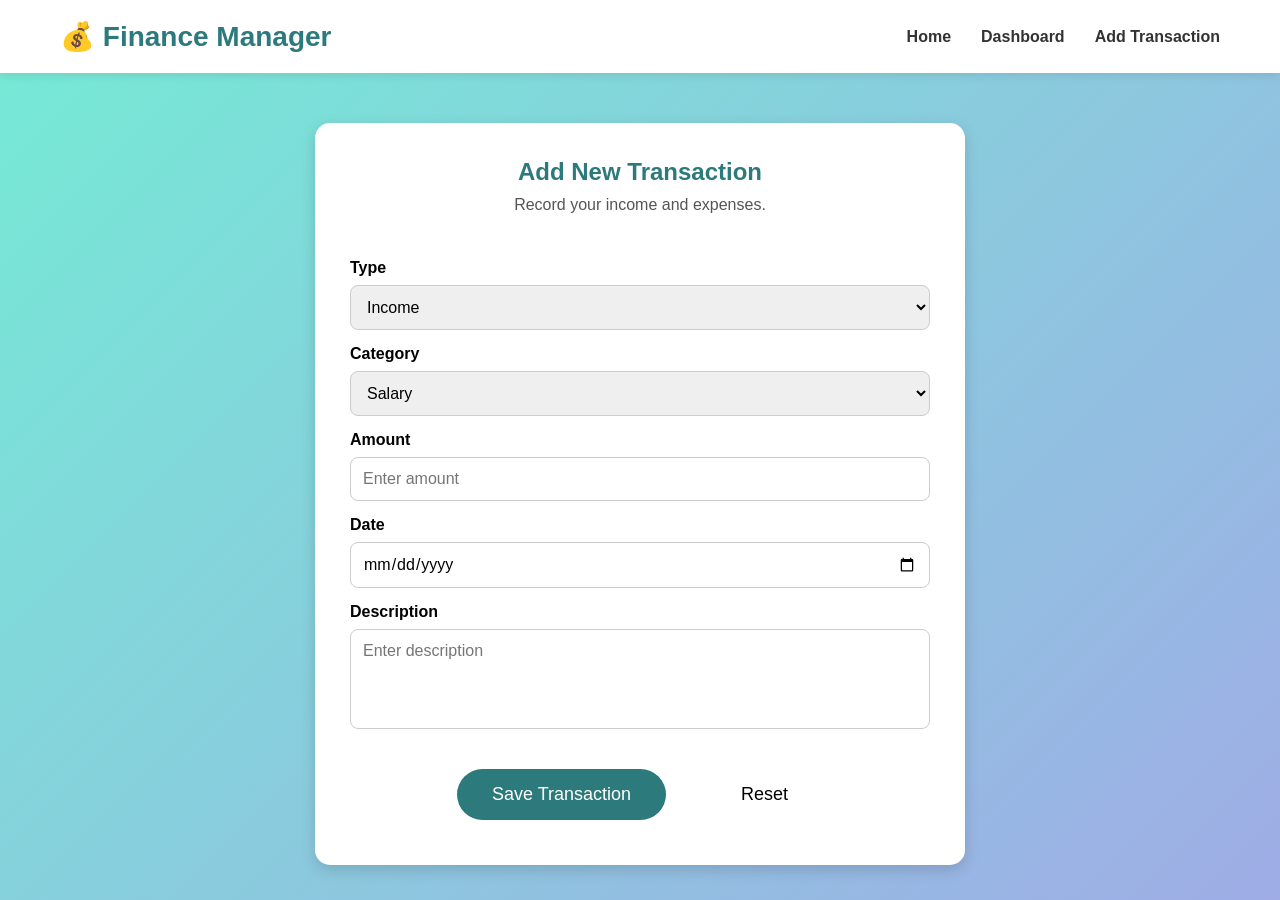
==== add-transaction.html @ b3291797 "Add search and filter functionality" ====
<!DOCTYPE html>
<html lang="en">
<head>
    <meta charset="UTF-8">
    <meta name="viewport" content="width=device-width, initial-scale=1.0">
    <title>Add Transaction | Personal Finance Manager</title>

    <link rel="stylesheet" href="css/style.css">

    <link rel="stylesheet"
    href="https://cdnjs.cloudflare.com/ajax/libs/font-awesome/6.6.0/css/all.min.css">
</head>
<body>

<nav>

    <div class="logo">
        💰 Finance Manager
    </div>

    <ul>
        <li><a href="index.html">Home</a></li>
        <li><a href="dashboard.html">Dashboard</a></li>
        <li><a href="add-transaction.html">Add Transaction</a></li>
    </ul>

</nav>

<section class="form-container">

<h1>Add New Transaction</h1>

<p>Record your income and expenses.</p>

<form id="transactionForm">

<label>Type</label>

<select id="type">
    <option>Income</option>
    <option>Expense</option>
</select>

<label>Category</label>

<select id="category">
    <option>Salary</option>
    <option>Food</option>
    <option>Travel</option>
    <option>Shopping</option>
    <option>Bills</option>
    <option>Entertainment</option>
</select>

<label>Amount</label>

<input
type="number"
id="amount"
placeholder="Enter amount">

<label>Date</label>

<input
type="date"
id="date">

<label>Description</label>

<textarea
id="description"
placeholder="Enter description"></textarea>

<div class="form-buttons">

<button type="submit" class="primary">
Save Transaction
</button>

<button type="reset" class="secondary">
Reset
</button>

</div>

</form>

</section>

<script src="js/script.js"></script>

</body>
</html>
---- css/style.css ----
*{
margin:0;
padding:0;
box-sizing:border-box;
font-family:Arial,sans-serif;
}

body{
background:linear-gradient(135deg,#74ebd5,#9face6);
min-height:100vh;
}

nav{
display:flex;
justify-content:space-between;
align-items:center;
padding:20px 60px;
background:white;
box-shadow:0 2px 10px rgba(0,0,0,.1);
}

nav ul{
display:flex;
list-style:none;
gap:30px;
}

nav a{
text-decoration:none;
color:#333;
font-weight:bold;
}

.logo{
font-size:28px;
font-weight:bold;
color:#2c7a7b;
}

.hero{
text-align:center;
padding:100px 20px;
}

.hero h1{
font-size:55px;
color:white;
margin-bottom:20px;
}

.hero p{
font-size:22px;
color:white;
margin-bottom:40px;
}

button{
padding:15px 35px;
border:none;
border-radius:30px;
cursor:pointer;
font-size:18px;
margin:10px;
}

.primary{
background:#2c7a7b;
color:white;
}

.secondary{
background:white;
}

button:hover{
transform:scale(1.05);
transition:.3s;
}

.features{
display:grid;
grid-template-columns:repeat(auto-fit,minmax(220px,1fr));
gap:30px;
padding:60px;
}

.card{
background:white;
padding:30px;
border-radius:15px;
text-align:center;
box-shadow:0 5px 15px rgba(0,0,0,.2);
transition:.3s;
}

.card:hover{
transform:translateY(-10px);
}

.card i{
font-size:45px;
color:#2c7a7b;
margin-bottom:20px;
}

footer{
text-align:center;
padding:20px;
color:white;
font-size:18px;
}
.actions{
    width:90%;
    margin:40px auto;
    background:white;
    padding:25px;
    border-radius:15px;
    box-shadow:0 5px 15px rgba(0,0,0,.1);
    text-align:center;
}

.actions h2{
    margin-bottom:20px;
}

.actions button{
    background:#2c7a7b;
    color:white;
    border:none;
    padding:15px 30px;
    margin:10px;
    border-radius:10px;
    font-size:16px;
    transition:.3s;
}

.actions button:hover{
    transform:translateY(-5px);
    box-shadow:0 10px 20px rgba(0,0,0,.2);
}

.dashboard-header{
    text-align:center;
    padding:50px 20px;
    color:white;
}

.dashboard-header h1{
    font-size:42px;
    margin-bottom:10px;
}

.dashboard-header p{
    font-size:20px;
}
.cards{
    width:90%;
    margin:30px auto;
    display:grid;
    grid-template-columns:repeat(auto-fit,minmax(220px,1fr));
    gap:25px;
}
.transactions{
    width:90%;
    margin:40px auto;
    background:white;
    padding:25px;
    border-radius:15px;
    box-shadow:0 5px 15px rgba(0,0,0,.1);
}

.transactions h2{
    margin-bottom:20px;
}

.transactions table{
    width:100%;
    border-collapse:collapse;
}

.transactions th,
.transactions td{
    padding:15px;
    text-align:left;
    border-bottom:1px solid #ddd;
}

.transactions th{
    background:#2c7a7b;
    color:white;
}

.transactions tr:hover{
    background:#f5f5f5;
}

/* Add Transaction Page */

.form-container{
    width:90%;
    max-width:650px;
    margin:50px auto;
    background:white;
    padding:35px;
    border-radius:15px;
    box-shadow:0 5px 15px rgba(0,0,0,.15);
}

.form-container h1{
    text-align:center;
    color:#2c7a7b;
    margin-bottom:10px;
}

.form-container p{
    text-align:center;
    margin-bottom:30px;
    color:#555;
}

form{
    display:flex;
    flex-direction:column;
}

label{
    margin-top:15px;
    margin-bottom:8px;
    font-weight:bold;
}

input,
select,
textarea{
    padding:12px;
    border:1px solid #ccc;
    border-radius:8px;
    font-size:16px;
}

textarea{
    resize:none;
    height:100px;
}

.form-buttons{
    display:flex;
    justify-content:center;
    gap:20px;
    margin-top:30px;
}
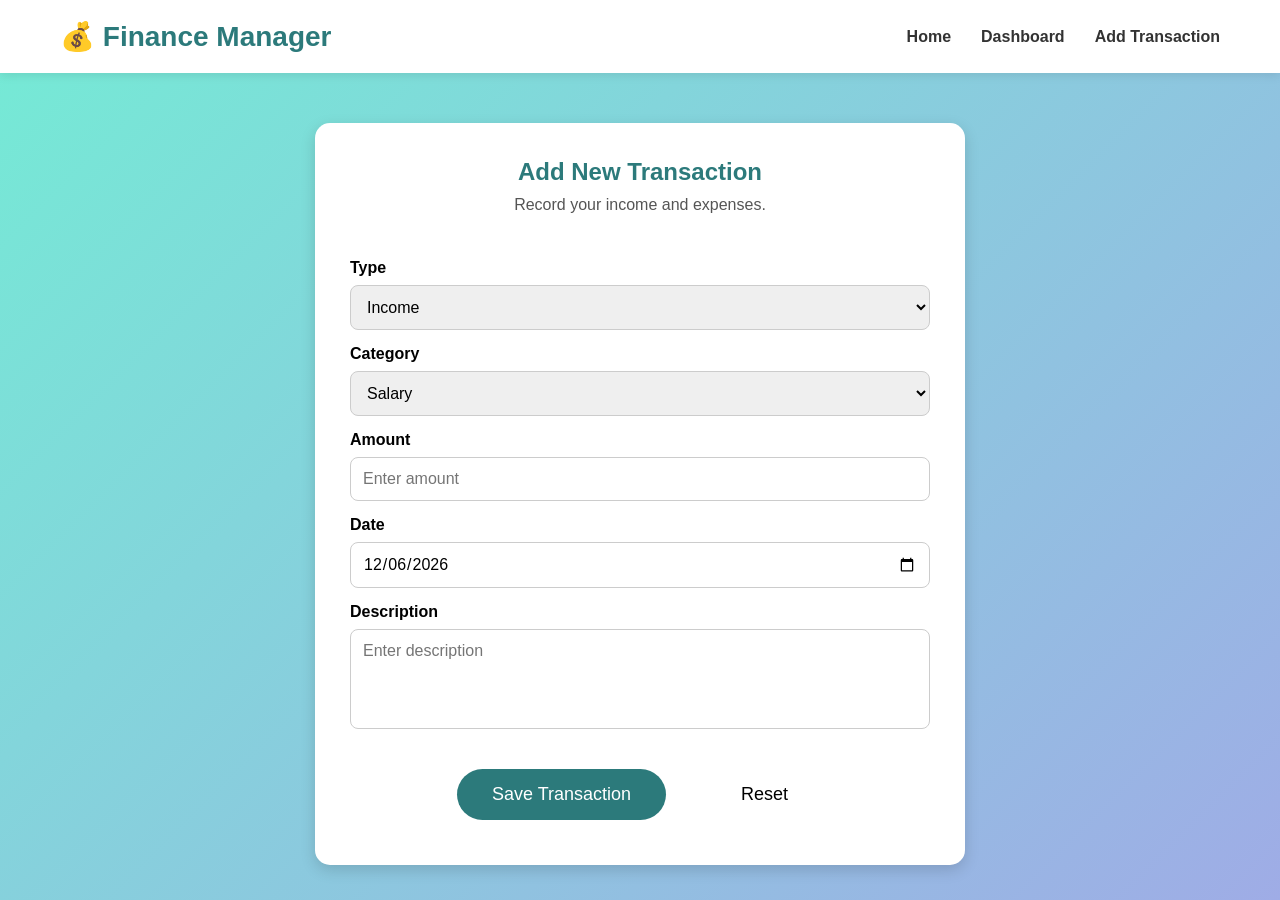
==== commit 9f3d09a8: "Improve budget tracking and transaction validation" ====
--- a/add-transaction.html
+++ b/add-transaction.html
@@ -63,7 +63,8 @@
 
 <input
 type="date"
-id="date">
+id="date"
+required>
 
 <label>Description</label>
 
@@ -86,7 +87,19 @@
 </form>
 
 </section>
+<script>
+    const dateInput = document.getElementById("date");
 
+    if (!dateInput.value) {
+        const today = new Date();
+
+        const year = today.getFullYear();
+        const month = String(today.getMonth() + 1).padStart(2, "0");
+        const day = String(today.getDate()).padStart(2, "0");
+
+        dateInput.value = `${year}-${month}-${day}`;
+    }
+</script>
 <script src="js/script.js"></script>
 
 </body>
--- a/css/style.css
+++ b/css/style.css
@@ -248,4 +248,106 @@
     justify-content:center;
     gap:20px;
     margin-top:30px;
+}
+#searchInput{
+    width:300px;
+    padding:10px;
+    font-size:16px;
+    border:1px solid #ccc;
+    border-radius:8px;
+    margin-bottom:20px;
+}
+#filterType{
+    padding:10px;
+    font-size:16px;
+    border-radius:8px;
+    margin-left:10px;
+}
+/* ===========================
+   Responsive Design
+=========================== */
+
+@media (max-width: 768px) {
+
+    nav{
+        flex-direction: column;
+        padding:20px;
+    }
+
+    nav ul{
+        flex-direction: column;
+        gap:15px;
+        margin-top:15px;
+        text-align:center;
+    }
+
+    .hero h1{
+        font-size:36px;
+    }
+
+    .hero p{
+        font-size:18px;
+    }
+
+    .features{
+        grid-template-columns:1fr;
+        padding:20px;
+    }
+
+   .cards{
+    grid-template-columns:1fr;
+    gap:20px;
+}
+
+.card{
+    padding:30px 20px;
+    min-height:180px;
+}
+
+.card h3{
+    margin-top:15px;
+    margin-bottom:10px;
+}
+
+.card h2{
+    font-size:30px;
+}
+
+    table{
+        width:100%;
+        display:block;
+        overflow-x:auto;
+    }
+
+    #searchInput{
+        width:100%;
+        margin-bottom:10px;
+    }
+
+    #filterType{
+        width:100%;
+        margin-left:0;
+    }
+
+    .form-container{
+        width:95%;
+        padding:20px;
+    }
+
+   .actions button{
+    width:100%;
+    margin-top:15px;
+}
+.chart-container {
+    width: 90%;
+    margin: 30px auto;
+    background: #fff;
+    padding: 20px;
+    border-radius: 12px;
+    box-shadow: 0 4px 10px rgba(0,0,0,0.15);
+}
+
+.chart-container canvas {
+    max-width: 100%;
+    height: 350px;
 }
